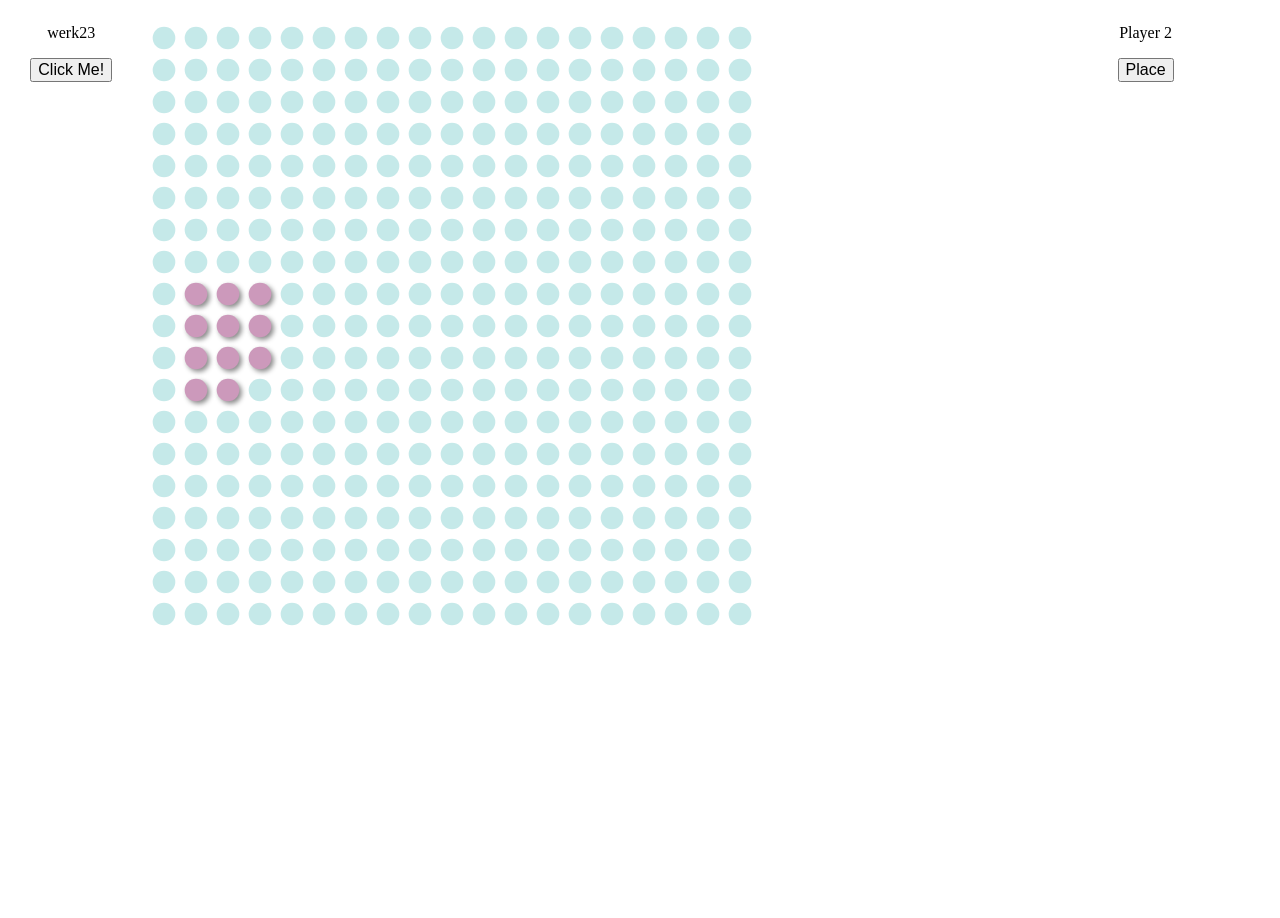
==== index.html @ 5d4e10f8 "sad" ====
<!DOCTYPE html>
<html>

<head>
    <meta name="viewport" content="width=device-width, initial-scale=1.0">

</head>

<body>

    <div id="playerOneInterfaceDiv" class="column">
        <p id="playerName">werk23</p>
        <button type="button">Click Me!</button>
    </div>

    <div id="canvasDiv">
        <canvas id="canvas"></canvas>
    </div>

    <div id="playerTwoInterfaceDiv" class="column">

        <p id="playerName">Player 2</p>
        <button type="button">Place</button>
    </div>



    <script src="jquery-3.3.1.min.js"></script>
    <script src="script.js"></script>
    <link rel="stylesheet" type="text/css" href="styles.css">
</body>


</html>
---- styles.css ----
canvas {
    padding-top: 10px;
    padding-left: 10px;
    float: left;
    box-sizing: border-box;   
}

.shadow {
    -moz-box-shadow: inset 0 0 10px #000000;
    -webkit-box-shadow: inset 0 0 10px #000000;
    box-shadow: inset 0 0 10px #000000;
}



#canvasDiv {
    width: 75%;
    float: left;
    box-sizing: border-box;
}

#playerOneInterfaceDiv {
    width: 10%;
    float: left;
    text-align: center;
    box-sizing: border-box;
}

#playerTwoInterfaceDiv {
    width: 10%;
    float: left;
    text-align: center;
    box-sizing: border-box;
}

button {
    display: inline-block;
    font-size: 16px;
}
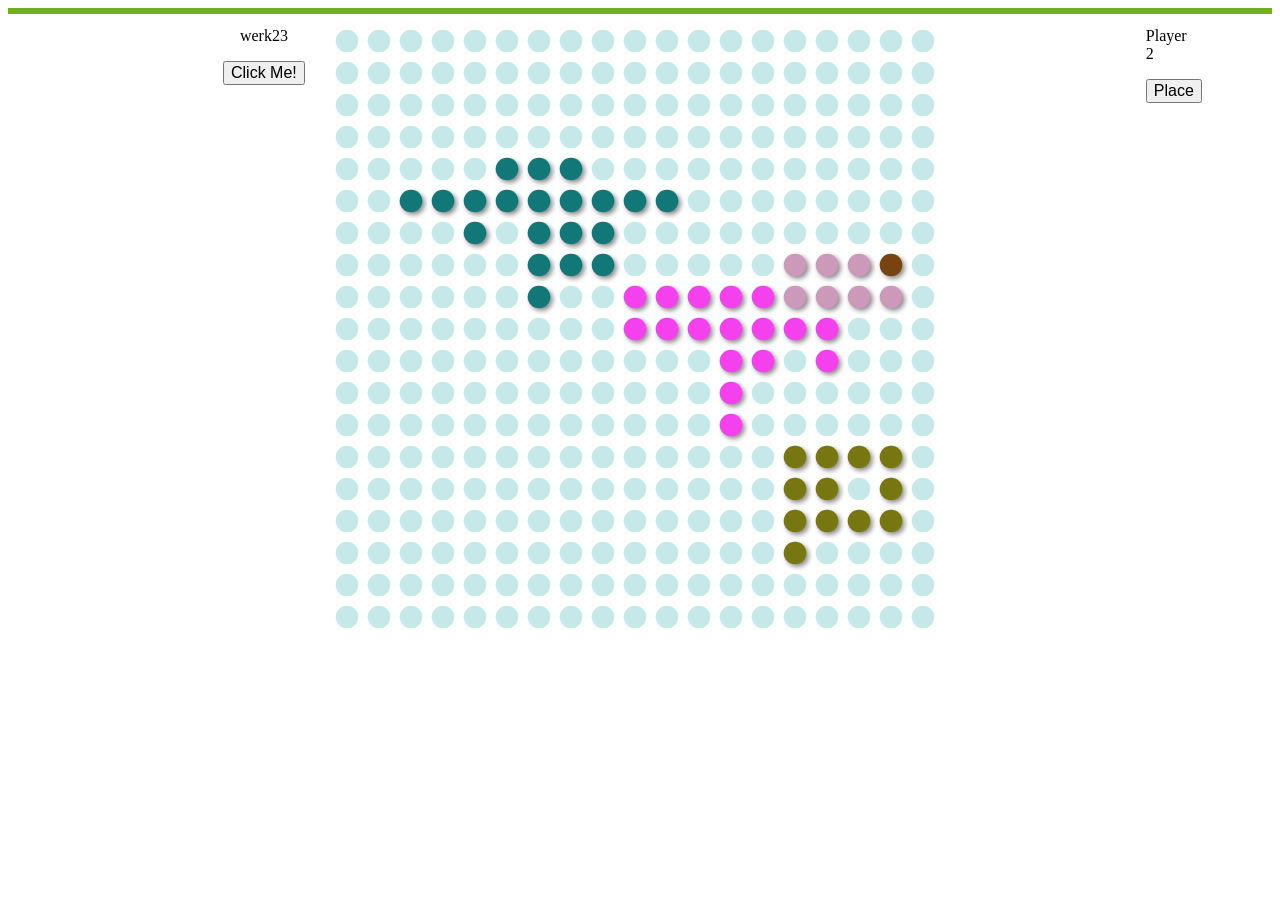
==== commit c8afd8ae: "zxcxz" ====
--- a/index.html
+++ b/index.html
@@ -7,7 +7,8 @@
 </head>
 
 <body>
-
+<div id="gameArea">
+    
     <div id="playerOneInterfaceDiv" class="column">
         <p id="playerName">werk23</p>
         <button type="button">Click Me!</button>
@@ -23,7 +24,7 @@
         <button type="button">Place</button>
     </div>
 
-
+</div>
 
     <script src="jquery-3.3.1.min.js"></script>
     <script src="script.js"></script>
--- a/styles.css
+++ b/styles.css
@@ -1,5 +1,6 @@
 
 canvas {
+  
     padding-top: 10px;
     padding-left: 10px;
     float: left;
@@ -13,9 +14,13 @@
 }
 
 
-
+#gameArea{
+    margin: auto;
+    border: 3px solid #73AD21;
+    padding-left:200px;
+}
 #canvasDiv {
-    width: 75%;
+    width: 50%;
     float: left;
     box-sizing: border-box;
 }
@@ -32,6 +37,7 @@
     float: left;
     text-align: center;
     box-sizing: border-box;
+    padding-left:300px;
 }
 
 button {
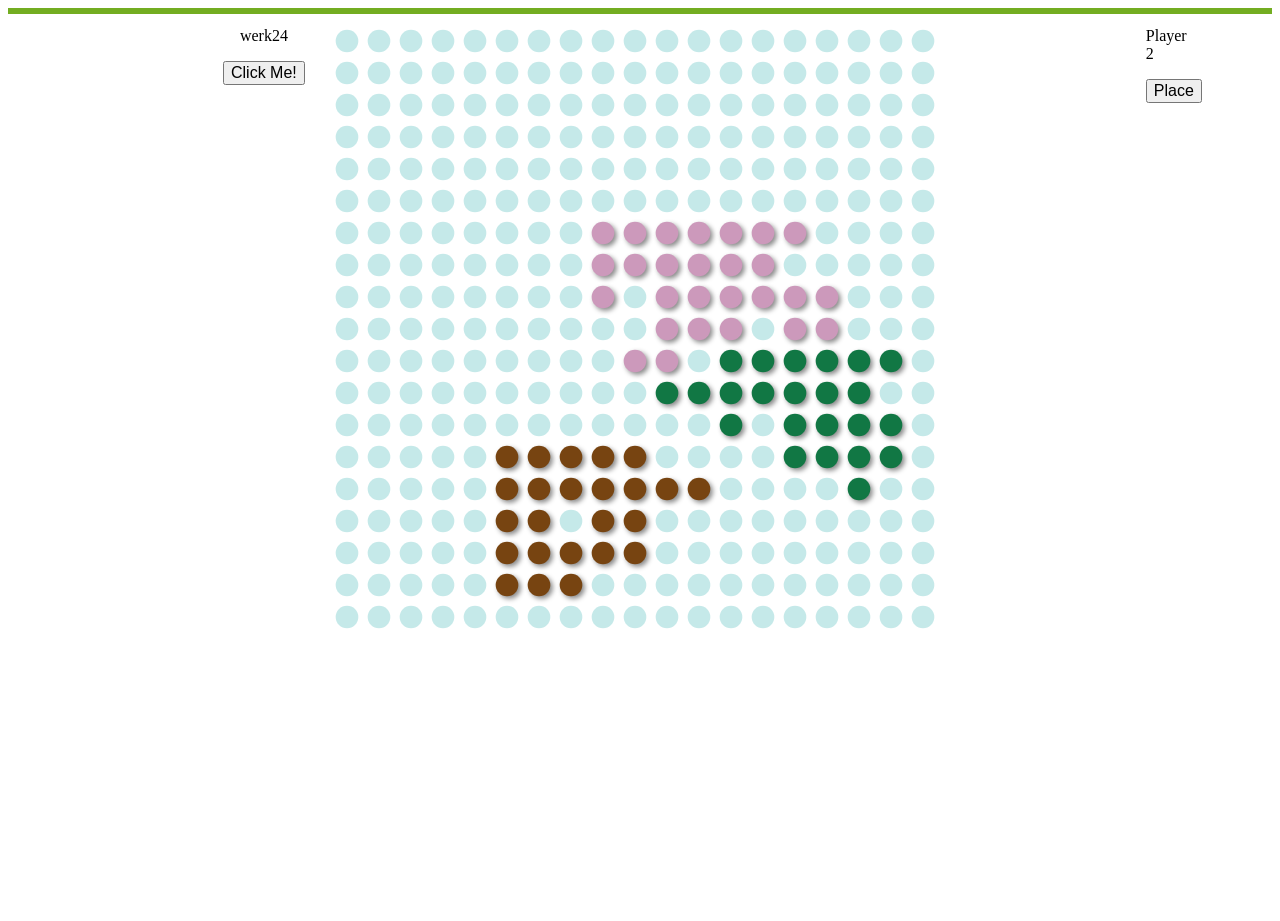
==== commit 0f918e7d: "z" ====
--- a/index.html
+++ b/index.html
@@ -10,7 +10,7 @@
 <div id="gameArea">
     
     <div id="playerOneInterfaceDiv" class="column">
-        <p id="playerName">werk23</p>
+        <p id="playerName">werk24</p>
         <button type="button">Click Me!</button>
     </div>
 
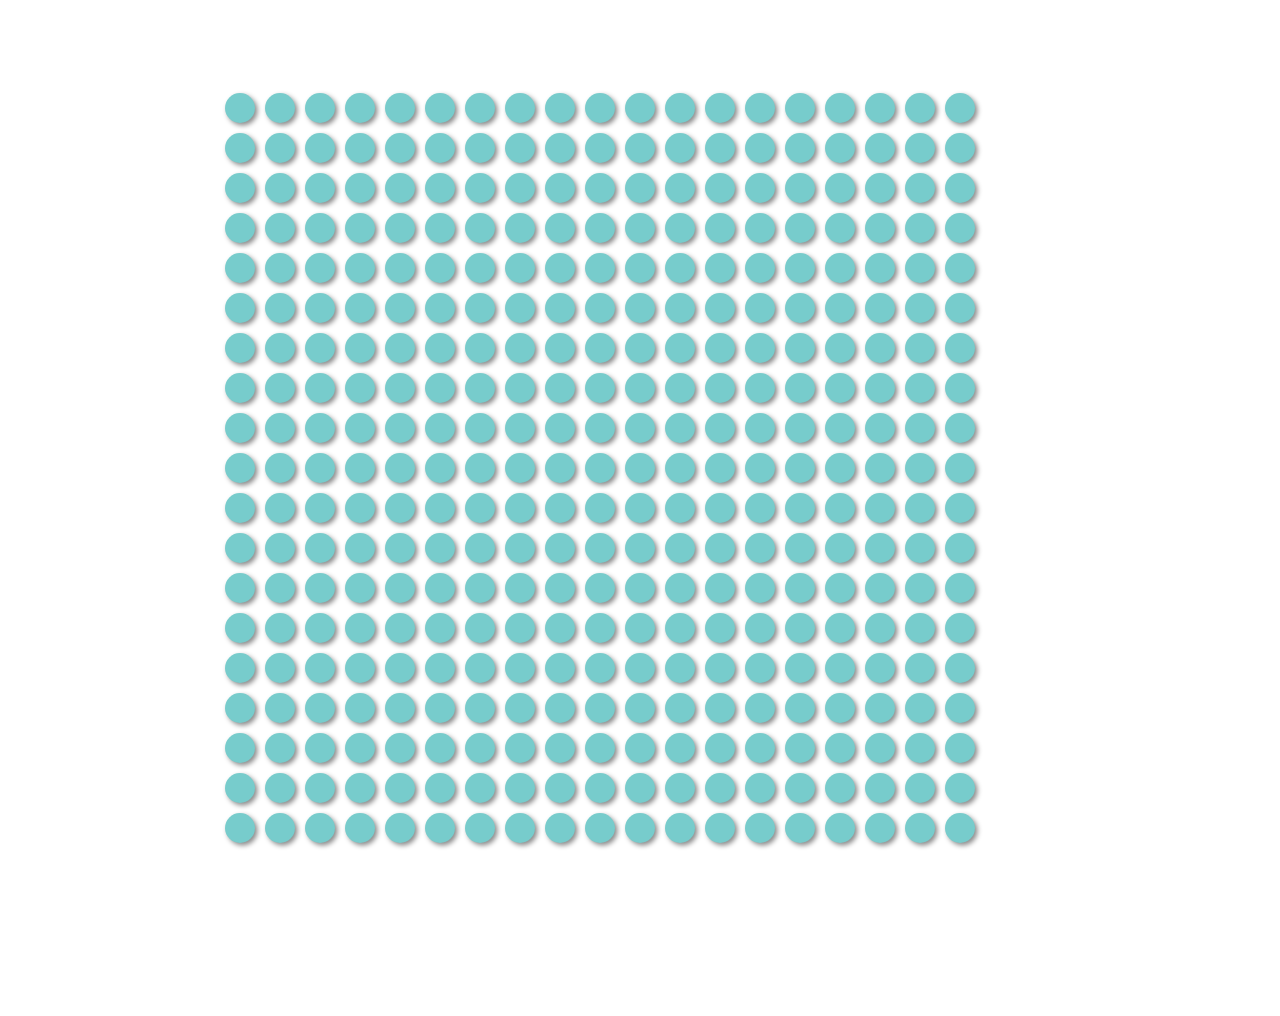
==== commit a543c668: "Whole New Start" ====
--- a/index.html
+++ b/index.html
@@ -2,34 +2,15 @@
 <html>
 
 <head>
-    <meta name="viewport" content="width=device-width, initial-scale=1.0">
-
+    <script src="scripts/jquery-3.3.1.min.js"></script>
+    <script src="scripts/controller.js"></script>
+    <script src="scripts/boardMaker.js"></script>
+    <script src="scripts/tile.js"></script>
+    <link rel="stylesheet" type="text/css" href="styles.css">
 </head>
 
 <body>
-<div id="gameArea">
-    
-    <div id="playerOneInterfaceDiv" class="column">
-        <p id="playerName">werk24</p>
-        <button type="button">Click Me!</button>
-    </div>
-
-    <div id="canvasDiv">
-        <canvas id="canvas"></canvas>
-    </div>
-
-    <div id="playerTwoInterfaceDiv" class="column">
-
-        <p id="playerName">Player 2</p>
-        <button type="button">Place</button>
-    </div>
-
-</div>
-
-    <script src="jquery-3.3.1.min.js"></script>
-    <script src="script.js"></script>
-    <link rel="stylesheet" type="text/css" href="styles.css">
+    <canvas id="canvas" height=1000px width=1000px onclick="canvasClicked(event)"></canvas>
 </body>
 
-
-</html>+</html>
--- a/styles.css
+++ b/styles.css
@@ -1,46 +1,6 @@
-
-canvas {
-  
-    padding-top: 10px;
-    padding-left: 10px;
-    float: left;
-    box-sizing: border-box;   
+#canvas {
+   
+    margin:  auto;
+    display: table-cell;
+    vertical-align: middle
 }
-
-.shadow {
-    -moz-box-shadow: inset 0 0 10px #000000;
-    -webkit-box-shadow: inset 0 0 10px #000000;
-    box-shadow: inset 0 0 10px #000000;
-}
-
-
-#gameArea{
-    margin: auto;
-    border: 3px solid #73AD21;
-    padding-left:200px;
-}
-#canvasDiv {
-    width: 50%;
-    float: left;
-    box-sizing: border-box;
-}
-
-#playerOneInterfaceDiv {
-    width: 10%;
-    float: left;
-    text-align: center;
-    box-sizing: border-box;
-}
-
-#playerTwoInterfaceDiv {
-    width: 10%;
-    float: left;
-    text-align: center;
-    box-sizing: border-box;
-    padding-left:300px;
-}
-
-button {
-    display: inline-block;
-    font-size: 16px;
-}
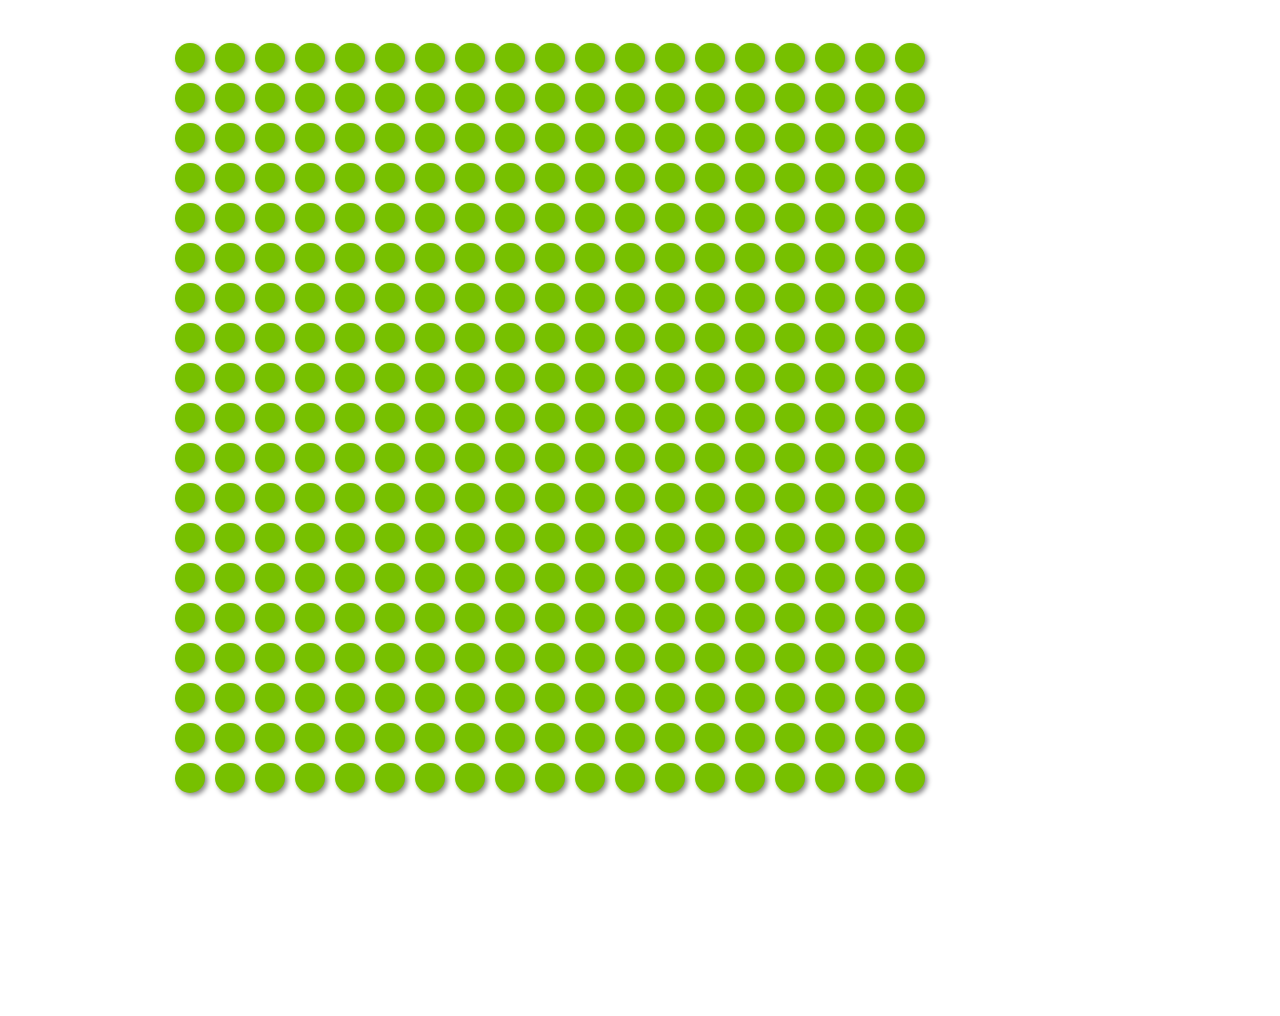
==== commit 97d3d553: "plp" ====
--- a/index.html
+++ b/index.html
@@ -10,7 +10,7 @@
 </head>
 
 <body>
-    <canvas id="canvas" height=1000px width=1000px onclick="canvasClicked(event)"></canvas>
+    <canvas id="canvas"  onclick="canvasClicked(event)"></canvas>
 </body>
 
 </html>
--- a/styles.css
+++ b/styles.css
@@ -1,6 +1,6 @@
 #canvas {
-   
-    margin:  auto;
+    margin: auto;
+    vertical-align: middle;  
     display: table-cell;
-    vertical-align: middle
+    
 }
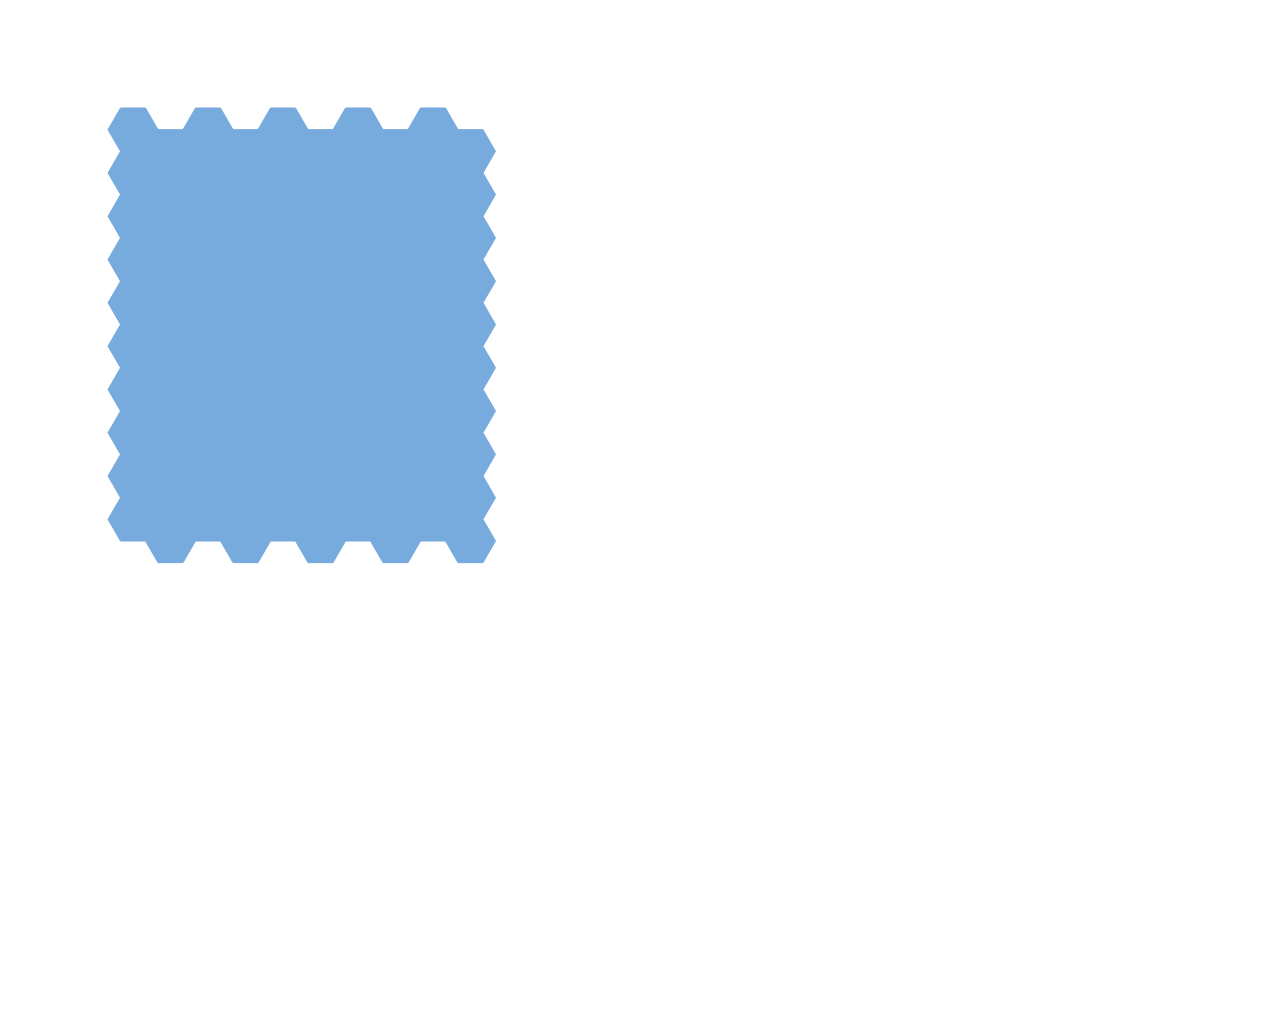
==== commit 122fb5ff: "ddd" ====
--- a/index.html
+++ b/index.html
@@ -1,16 +1,15 @@
 <!DOCTYPE html>
-<html>
+<head>
+    <title>Hex</title>
+     <script src="jquery-3.3.1.min.js"></script>
+    <script src="hexagon.js"></script>
+    <script src="mapMaker.js"></script>
+	<script src="controller.js"></script><script src="colors.js"></script>
+   
+   
+</head>
+<body>
+	<canvas id="HexCanvas" width="1000" height="1000"></canvas>
 
-<head>
-    <script src="scripts/jquery-3.3.1.min.js"></script>
-    <script src="scripts/controller.js"></script>
-    <script src="scripts/boardMaker.js"></script>
-    <script src="scripts/tile.js"></script>
-    <link rel="stylesheet" type="text/css" href="styles.css">
-</head>
 
-<body>
-    <canvas id="canvas"  onclick="canvasClicked(event)"></canvas>
 </body>
-
-</html>
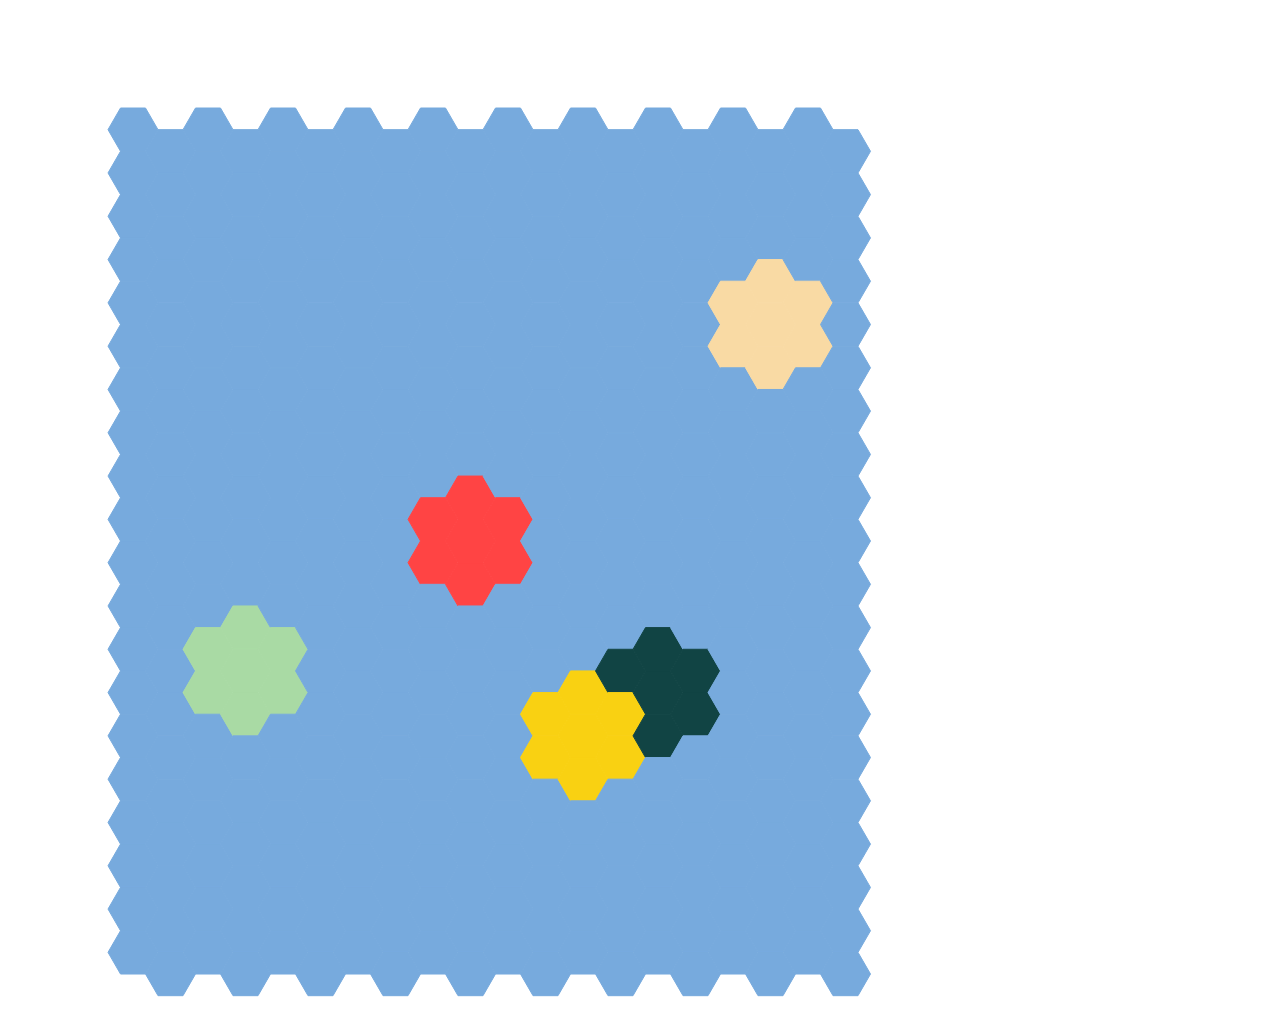
==== commit 2ea3a7bd: "visi" ====
--- a/index.html
+++ b/index.html
@@ -9,7 +9,7 @@
    
 </head>
 <body>
-	<canvas id="HexCanvas" width="1000" height="1000"></canvas>
+	<canvas id="HexCanvas" width="1400" height="1000"></canvas>
 
 
 </body>
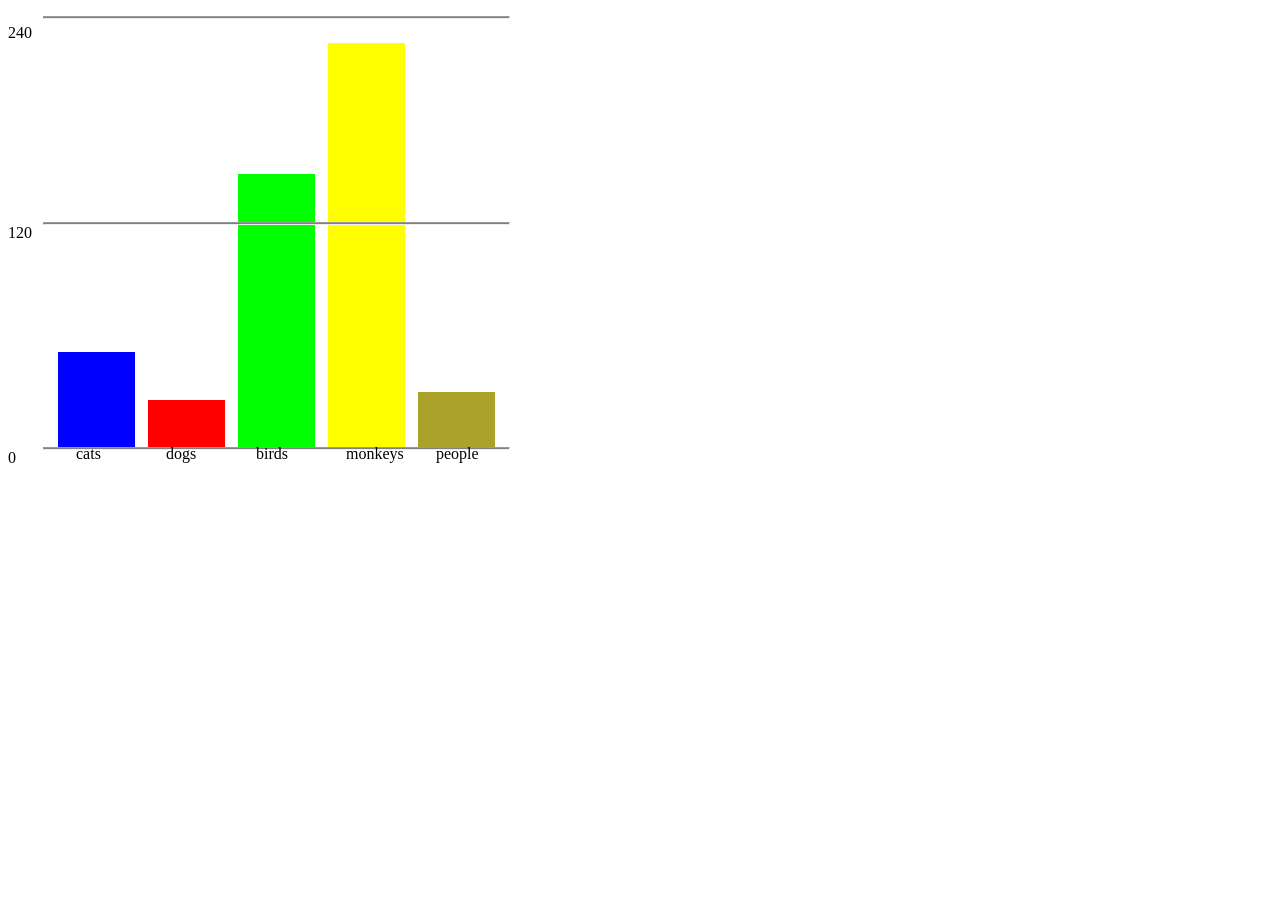
==== commit a1271d37: "Adds bargraph library demonstration" ====
--- a/index.html
+++ b/index.html
@@ -1,15 +1,23 @@
-<!DOCTYPE html>
+<html>
+
 <head>
-    <title>Hex</title>
-     <script src="jquery-3.3.1.min.js"></script>
-    <script src="hexagon.js"></script>
-    <script src="mapMaker.js"></script>
-	<script src="controller.js"></script><script src="colors.js"></script>
-   
-   
+	<meta charset="utf-8">
+	<title>Graph Maker</title>
+	<link rel="stylesheet" href="styles.css">
+
 </head>
+
 <body>
-	<canvas id="HexCanvas" width="1400" height="1000"></canvas>
+	<script src="jquery-3.3.1.min.js"></script>
+	<script src="bargraph.js"></script>
+	<script src="script.js"></script>
+	
+	<div id="graph">
+	</div>
+
+</body>
+
+</html>
 
 
-</body>
+
--- a/styles.css
+++ b/styles.css
@@ -0,0 +1,17 @@
+
+#graph{
+  position: relative;
+  width:500px;
+  height:500px;
+
+}
+
+
+
+
+
+
+
+
+
+
